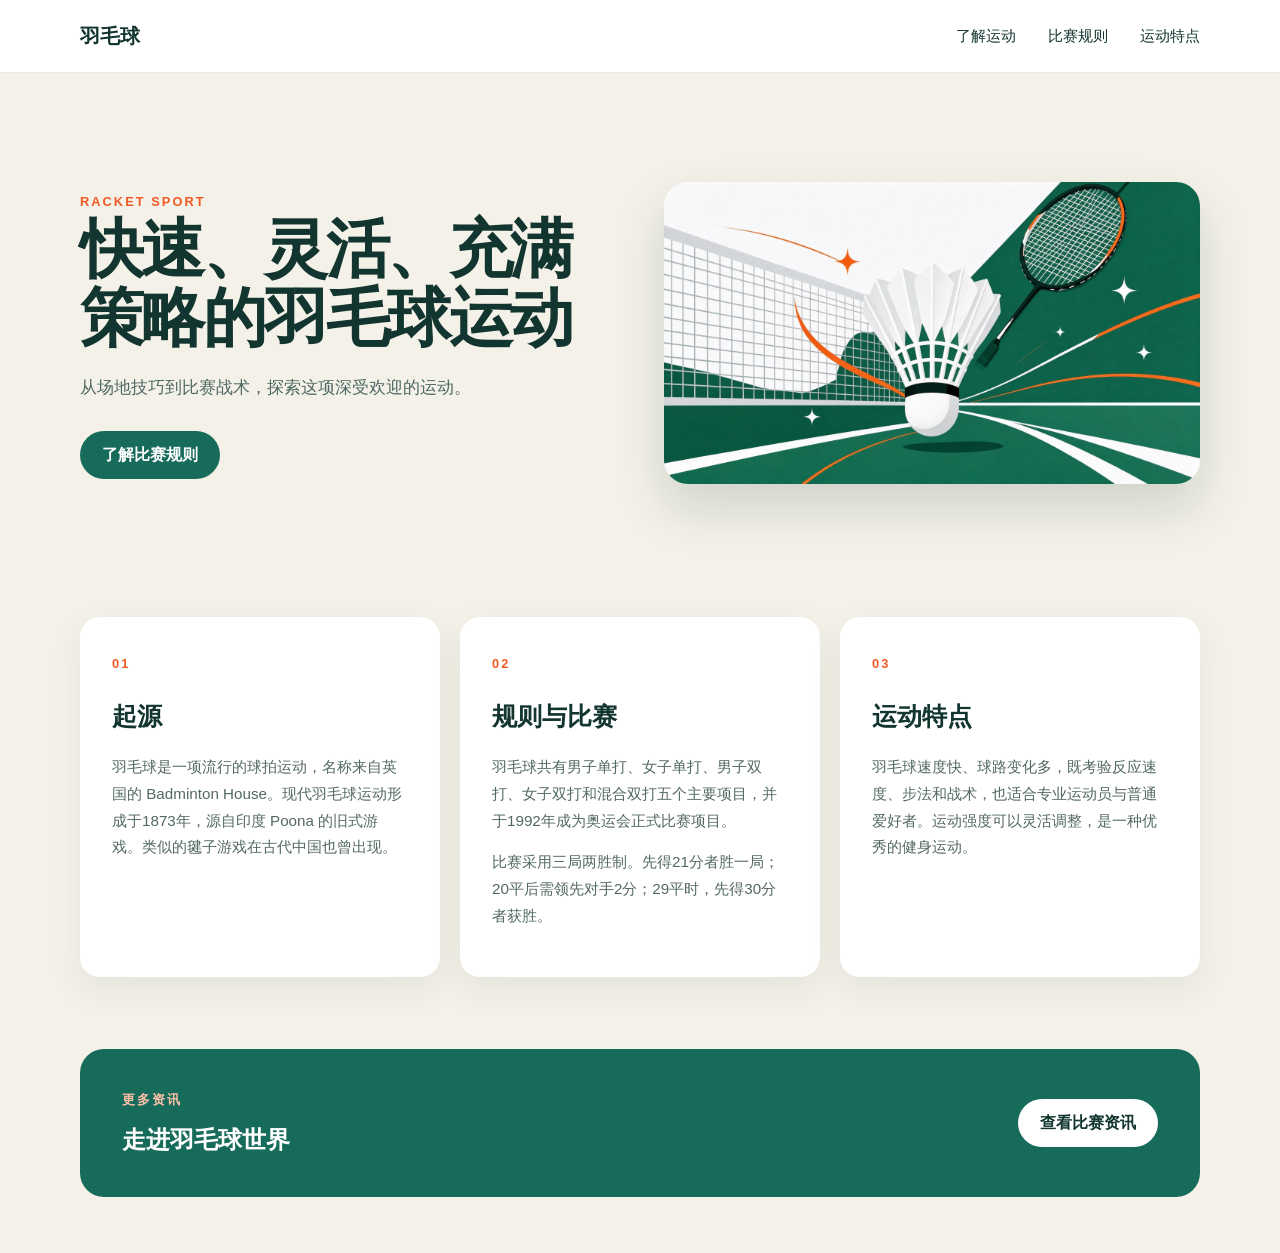
==== index.html @ a7b81e39 "Add files via upload" ====
<!DOCTYPE html>
<html lang="zh-CN">
<head>
  <meta charset="UTF-8">
  <meta name="viewport" content="width=device-width, initial-scale=1.0">
  <meta name="description" content="羽毛球运动简介：起源、规则、比赛和运动特点">
  <title>羽毛球简介</title>
  <link rel="stylesheet" href="styles.css">
</head>
<body>
  <header class="site-header">
    <nav class="nav" aria-label="主导航">
      <a class="brand" href="#">羽毛球</a>
      <a class="nav-link" href="#about">了解运动</a>
      <a class="nav-link" href="#rules">比赛规则</a>
      <a class="nav-link" href="#features">运动特点</a>
    </nav>
  </header>

  <main>
    <section class="hero" id="about">
      <div class="hero-copy">
        <span class="eyebrow">Racket Sport</span>
        <h1>快速、灵活、充满策略的羽毛球运动</h1>
        <p>从场地技巧到比赛战术，探索这项深受欢迎的运动。</p>
        <a class="button" href="#rules">了解比赛规则</a>
      </div>
      <img class="hero-image" src="羽毛球简介.png" alt="羽毛球拍、羽毛球和球场">
    </section>

    <section class="content-grid" aria-label="羽毛球介绍">
      <article class="card" id="origin">
        <span class="card-number">01</span>
        <h2>起源</h2>
        <p>羽毛球是一项流行的球拍运动，名称来自英国的 Badminton House。现代羽毛球运动形成于1873年，源自印度 Poona 的旧式游戏。类似的毽子游戏在古代中国也曾出现。</p>
      </article>

      <article class="card" id="rules">
        <span class="card-number">02</span>
        <h2>规则与比赛</h2>
        <p>羽毛球共有男子单打、女子单打、男子双打、女子双打和混合双打五个主要项目，并于1992年成为奥运会正式比赛项目。</p>
        <p>比赛采用三局两胜制。先得21分者胜一局；20平后需领先对手2分；29平时，先得30分者获胜。</p>
      </article>

      <article class="card" id="features">
        <span class="card-number">03</span>
        <h2>运动特点</h2>
        <p>羽毛球速度快、球路变化多，既考验反应速度、步法和战术，也适合专业运动员与普通爱好者。运动强度可以灵活调整，是一种优秀的健身运动。</p>
      </article>
    </section>

    <section class="cta">
      <div>
        <span class="eyebrow">更多资讯</span>
        <h2>走进羽毛球世界</h2>
      </div>
      <a class="button button-light" href="https://sports.cctv.com/badminton/" target="_blank" rel="noopener noreferrer">查看比赛资讯</a>
    </section>
  </main>
</body>
</html>
---- styles.css ----
:root {
  --ink: #12352f;
  --green: #176b5b;
  --orange: #f15a24;
  --cream: #f4f1e8;
  --white: #ffffff;
}

* {
  box-sizing: border-box;
}

html {
  scroll-behavior: smooth;
}

body {
  margin: 0;
  color: var(--ink);
  background: var(--cream);
  font-family: "Microsoft YaHei", "Segoe UI", sans-serif;
  line-height: 1.75;
}

.site-header {
  background: var(--white);
  border-bottom: 1px solid rgba(18, 53, 47, 0.1);
}

.nav {
  width: min(1120px, calc(100% - 40px));
  height: 72px;
  margin: 0 auto;
  display: flex;
  align-items: center;
  gap: 32px;
}

.brand {
  margin-right: auto;
  color: var(--ink);
  font-size: 1.25rem;
  font-weight: 800;
  text-decoration: none;
}

.nav-link {
  color: var(--ink);
  font-size: 0.95rem;
  text-decoration: none;
}

.nav-link:hover {
  color: var(--orange);
}

main {
  width: min(1120px, calc(100% - 40px));
  margin: 0 auto;
}

.hero {
  min-height: 520px;
  display: grid;
  grid-template-columns: 1fr 1fr;
  align-items: center;
  gap: 48px;
  padding: 56px 0;
}

.hero-copy {
  max-width: 520px;
}

.eyebrow,
.card-number {
  color: var(--orange);
  font-size: 0.8rem;
  font-weight: 800;
  letter-spacing: 0.16em;
  text-transform: uppercase;
}

h1,
h2,
p {
  margin-top: 0;
}

h1 {
  margin-bottom: 20px;
  font-size: clamp(2.25rem, 5vw, 4.8rem);
  line-height: 1.08;
  letter-spacing: -0.04em;
}

.hero-copy p {
  max-width: 430px;
  margin-bottom: 28px;
  color: #4d6963;
  font-size: 1.05rem;
}

.hero-image {
  width: 100%;
  max-height: 410px;
  object-fit: cover;
  border-radius: 24px;
  box-shadow: 0 24px 50px rgba(18, 53, 47, 0.16);
}

.button {
  display: inline-flex;
  align-items: center;
  justify-content: center;
  min-height: 48px;
  padding: 10px 22px;
  color: var(--white);
  background: var(--green);
  border-radius: 999px;
  font-weight: 700;
  text-decoration: none;
  transition: transform 0.2s ease, background 0.2s ease;
}

.button:hover {
  background: var(--orange);
  transform: translateY(-2px);
}

.content-grid {
  display: grid;
  grid-template-columns: repeat(3, 1fr);
  gap: 20px;
  padding: 24px 0 72px;
}

.card {
  min-height: 360px;
  padding: 32px;
  background: var(--white);
  border-radius: 20px;
  box-shadow: 0 12px 35px rgba(18, 53, 47, 0.07);
}

.card h2 {
  margin: 18px 0 16px;
  font-size: 1.55rem;
}

.card p {
  color: #536963;
  font-size: 0.95rem;
}

.cta {
  display: flex;
  align-items: center;
  justify-content: space-between;
  gap: 24px;
  margin-bottom: 56px;
  padding: 36px 42px;
  color: var(--white);
  background: var(--green);
  border-radius: 24px;
}

.cta h2 {
  margin: 6px 0 0;
}

.cta .eyebrow {
  color: #ffc0a8;
}

.button-light {
  flex: 0 0 auto;
  color: var(--ink);
  background: var(--white);
}

.button-light:hover {
  color: var(--white);
}

@media (max-width: 900px) {
  .hero {
    grid-template-columns: 1fr;
    gap: 28px;
  }

  .hero-copy {
    max-width: 650px;
  }

  .hero-image {
    max-height: 360px;
  }

  .content-grid {
    grid-template-columns: 1fr 1fr;
  }

  .card:last-child {
    grid-column: 1 / -1;
  }
}

@media (max-width: 620px) {
  main,
  .nav {
    width: min(100% - 28px, 1120px);
  }

  .nav {
    height: 64px;
  }

  .nav-link {
    display: none;
  }

  .hero {
    min-height: auto;
    padding: 36px 0 40px;
  }

  h1 {
    font-size: clamp(2.1rem, 12vw, 3.2rem);
  }

  .hero-image {
    max-height: 260px;
    border-radius: 16px;
  }

  .content-grid {
    grid-template-columns: 1fr;
    gap: 14px;
    padding-bottom: 40px;
  }

  .card,
  .card:last-child {
    min-height: 0;
    grid-column: auto;
    padding: 24px;
  }

  .cta {
    align-items: flex-start;
    flex-direction: column;
    margin-bottom: 28px;
    padding: 28px 24px;
  }
}
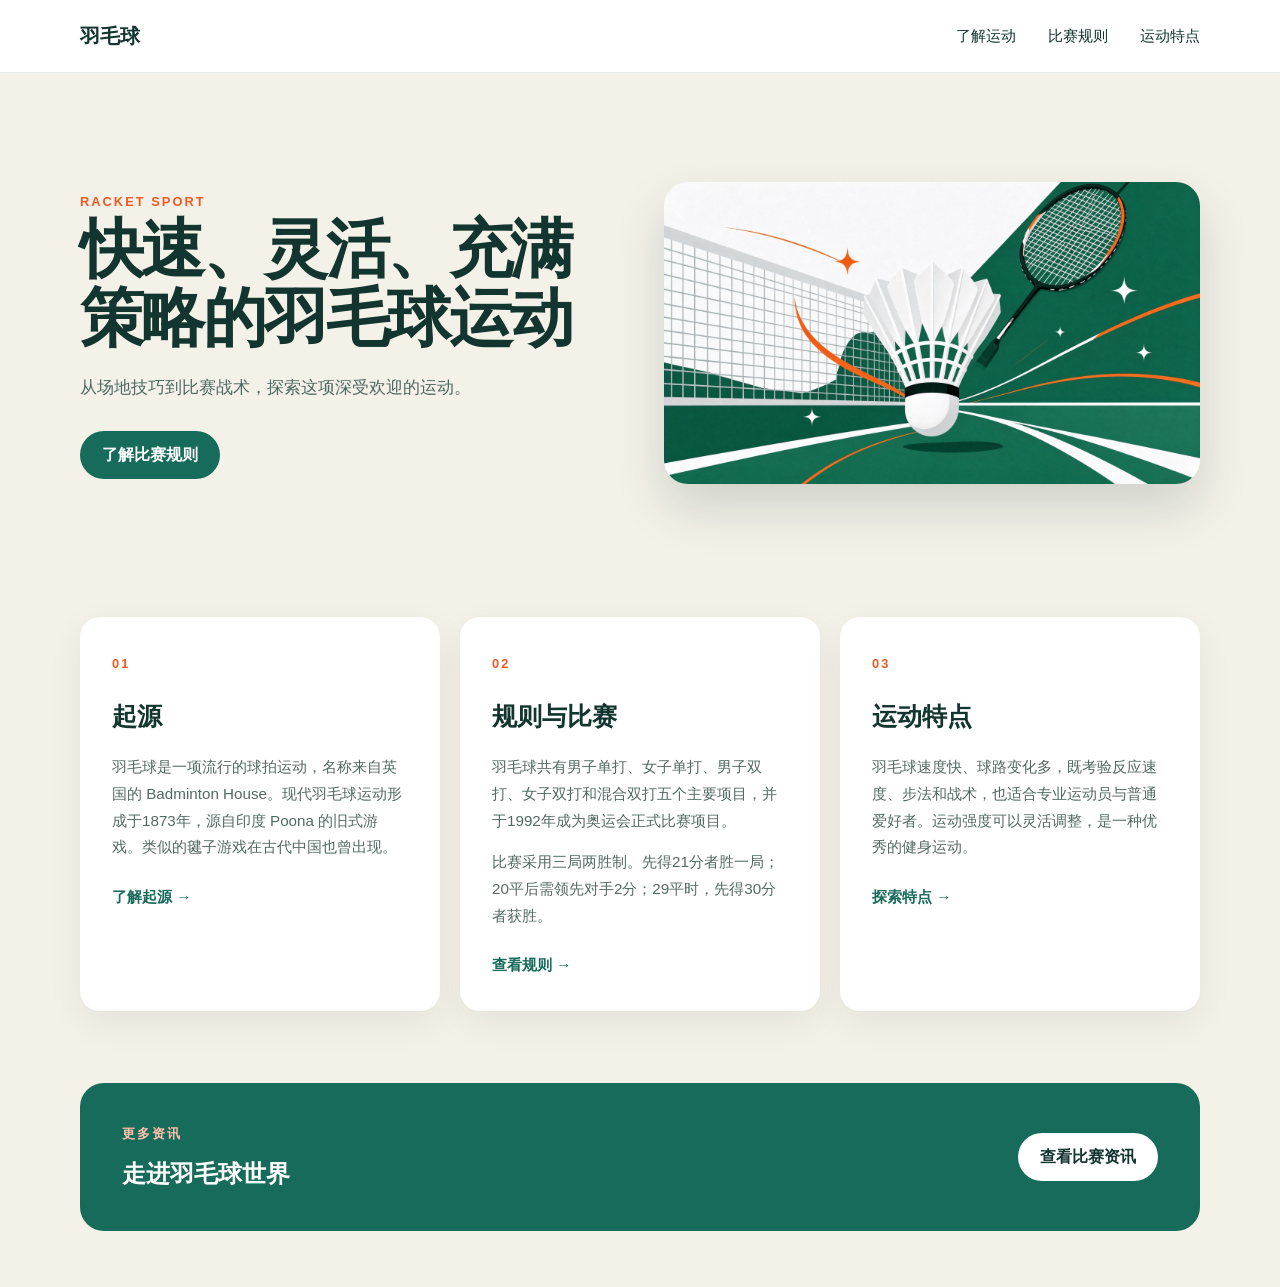
==== commit 8ec92ee4: "Add files via upload" ====
--- a/index.html
+++ b/index.html
@@ -10,10 +10,10 @@
 <body>
   <header class="site-header">
     <nav class="nav" aria-label="主导航">
-      <a class="brand" href="#">羽毛球</a>
+      <a class="brand" href="index.html">羽毛球</a>
       <a class="nav-link" href="#about">了解运动</a>
-      <a class="nav-link" href="#rules">比赛规则</a>
-      <a class="nav-link" href="#features">运动特点</a>
+      <a class="nav-link" href="rules.html">比赛规则</a>
+      <a class="nav-link" href="features.html">运动特点</a>
     </nav>
   </header>
 
@@ -31,21 +31,24 @@
     <section class="content-grid" aria-label="羽毛球介绍">
       <article class="card" id="origin">
         <span class="card-number">01</span>
-        <h2>起源</h2>
+        <h2><a class="section-title-link" href="origin.html">起源</a></h2>
         <p>羽毛球是一项流行的球拍运动，名称来自英国的 Badminton House。现代羽毛球运动形成于1873年，源自印度 Poona 的旧式游戏。类似的毽子游戏在古代中国也曾出现。</p>
+        <a class="card-link" href="origin.html">了解起源 <span aria-hidden="true">→</span></a>
       </article>
 
       <article class="card" id="rules">
         <span class="card-number">02</span>
-        <h2>规则与比赛</h2>
+        <h2><a class="section-title-link" href="rules.html">规则与比赛</a></h2>
         <p>羽毛球共有男子单打、女子单打、男子双打、女子双打和混合双打五个主要项目，并于1992年成为奥运会正式比赛项目。</p>
         <p>比赛采用三局两胜制。先得21分者胜一局；20平后需领先对手2分；29平时，先得30分者获胜。</p>
+        <a class="card-link" href="rules.html">查看规则 <span aria-hidden="true">→</span></a>
       </article>
 
       <article class="card" id="features">
         <span class="card-number">03</span>
-        <h2>运动特点</h2>
+        <h2><a class="section-title-link" href="features.html">运动特点</a></h2>
         <p>羽毛球速度快、球路变化多，既考验反应速度、步法和战术，也适合专业运动员与普通爱好者。运动强度可以灵活调整，是一种优秀的健身运动。</p>
+        <a class="card-link" href="features.html">探索特点 <span aria-hidden="true">→</span></a>
       </article>
     </section>
 
--- a/styles.css
+++ b/styles.css
@@ -148,9 +148,115 @@
   font-size: 1.55rem;
 }
 
+.section-title-link {
+  color: inherit;
+  text-decoration: none;
+}
+
+.section-title-link:hover {
+  color: var(--orange);
+}
+
 .card p {
   color: #536963;
   font-size: 0.95rem;
+}
+
+.card-link {
+  display: inline-block;
+  margin-top: 8px;
+  color: var(--green);
+  font-size: 0.95rem;
+  font-weight: 800;
+  text-decoration: none;
+}
+
+.card-link:hover {
+  color: var(--orange);
+}
+
+.detail-hero {
+  min-height: 360px;
+  display: flex;
+  align-items: flex-end;
+  margin: 32px 0 24px;
+  padding: 48px;
+  color: var(--white);
+  background:
+    linear-gradient(135deg, rgba(18, 53, 47, 0.82), rgba(23, 107, 91, 0.38)),
+    url("羽毛球简介.png") center 58% / cover;
+  border-radius: 24px;
+}
+
+.detail-hero h1 {
+  max-width: 720px;
+  margin-bottom: 0;
+  font-size: clamp(2.4rem, 6vw, 5rem);
+}
+
+.detail-layout {
+  display: grid;
+  grid-template-columns: 220px 1fr;
+  gap: 24px;
+  padding-bottom: 56px;
+}
+
+.detail-nav,
+.detail-content {
+  background: var(--white);
+  border-radius: 20px;
+  box-shadow: 0 12px 35px rgba(18, 53, 47, 0.07);
+}
+
+.detail-nav {
+  align-self: start;
+  padding: 20px;
+}
+
+.detail-nav a {
+  display: block;
+  padding: 10px 12px;
+  color: var(--ink);
+  border-radius: 10px;
+  text-decoration: none;
+}
+
+.detail-nav a:hover,
+.detail-nav a.active {
+  color: var(--white);
+  background: var(--green);
+}
+
+.detail-content {
+  padding: clamp(24px, 5vw, 48px);
+}
+
+.detail-content h2 {
+  margin: 28px 0 12px;
+  font-size: clamp(1.35rem, 3vw, 1.75rem);
+}
+
+.detail-content h2:first-child {
+  margin-top: 0;
+}
+
+.detail-content p {
+  color: #536963;
+}
+
+.detail-list {
+  display: grid;
+  grid-template-columns: repeat(2, 1fr);
+  gap: 12px;
+  padding: 0;
+  list-style: none;
+}
+
+.detail-list li {
+  padding: 18px;
+  background: var(--cream);
+  border-left: 4px solid var(--orange);
+  border-radius: 10px;
 }
 
 .cta {
@@ -204,6 +310,10 @@
   .card:last-child {
     grid-column: 1 / -1;
   }
+
+  .detail-layout {
+    grid-template-columns: 180px 1fr;
+  }
 }
 
 @media (max-width: 620px) {
@@ -253,4 +363,30 @@
     margin-bottom: 28px;
     padding: 28px 24px;
   }
+
+  .detail-hero {
+    min-height: 300px;
+    align-items: flex-end;
+    margin: 20px 0;
+    padding: 28px 24px;
+    border-radius: 16px;
+  }
+
+  .detail-layout {
+    grid-template-columns: 1fr;
+  }
+
+  .detail-nav {
+    display: flex;
+    gap: 4px;
+    overflow-x: auto;
+  }
+
+  .detail-nav a {
+    flex: 0 0 auto;
+  }
+
+  .detail-list {
+    grid-template-columns: 1fr;
+  }
 }
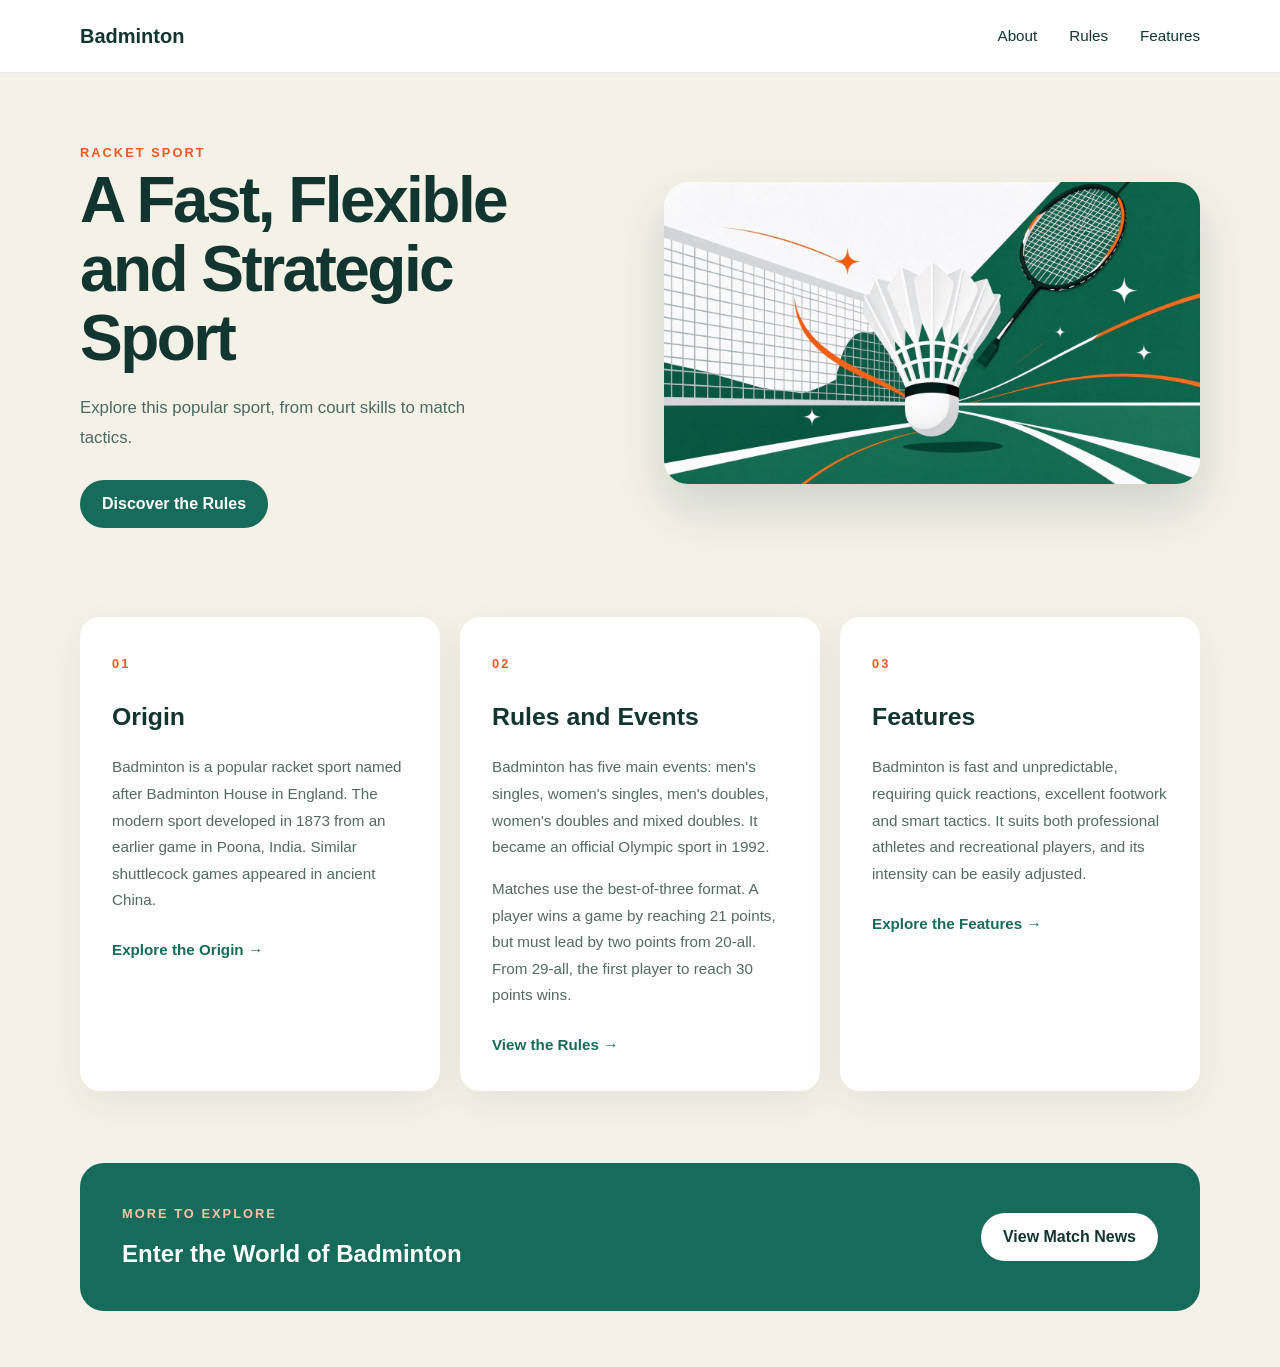
==== commit 8c76e966: "Add files via upload" ====
--- a/index.html
+++ b/index.html
@@ -1,19 +1,19 @@
 <!DOCTYPE html>
-<html lang="zh-CN">
+<html lang="en">
 <head>
   <meta charset="UTF-8">
   <meta name="viewport" content="width=device-width, initial-scale=1.0">
-  <meta name="description" content="羽毛球运动简介：起源、规则、比赛和运动特点">
-  <title>羽毛球简介</title>
+  <meta name="description" content="An introduction to badminton: origin, rules, events, and features">
+  <title>Introduction to Badminton</title>
   <link rel="stylesheet" href="styles.css">
 </head>
 <body>
   <header class="site-header">
-    <nav class="nav" aria-label="主导航">
-      <a class="brand" href="index.html">羽毛球</a>
-      <a class="nav-link" href="#about">了解运动</a>
-      <a class="nav-link" href="rules.html">比赛规则</a>
-      <a class="nav-link" href="features.html">运动特点</a>
+    <nav class="nav" aria-label="Main navigation">
+      <a class="brand" href="index.html">Badminton</a>
+      <a class="nav-link" href="#about">About</a>
+      <a class="nav-link" href="rules.html">Rules</a>
+      <a class="nav-link" href="features.html">Features</a>
     </nav>
   </header>
 
@@ -21,43 +21,43 @@
     <section class="hero" id="about">
       <div class="hero-copy">
         <span class="eyebrow">Racket Sport</span>
-        <h1>快速、灵活、充满策略的羽毛球运动</h1>
-        <p>从场地技巧到比赛战术，探索这项深受欢迎的运动。</p>
-        <a class="button" href="#rules">了解比赛规则</a>
+        <h1>A Fast, Flexible and Strategic Sport</h1>
+        <p>Explore this popular sport, from court skills to match tactics.</p>
+        <a class="button" href="#rules">Discover the Rules</a>
       </div>
-      <img class="hero-image" src="羽毛球简介.png" alt="羽毛球拍、羽毛球和球场">
+      <img class="hero-image" src="羽毛球简介.png" alt="Badminton racket, shuttlecock and court">
     </section>
 
-    <section class="content-grid" aria-label="羽毛球介绍">
+    <section class="content-grid" aria-label="Badminton introduction">
       <article class="card" id="origin">
         <span class="card-number">01</span>
-        <h2><a class="section-title-link" href="origin.html">起源</a></h2>
-        <p>羽毛球是一项流行的球拍运动，名称来自英国的 Badminton House。现代羽毛球运动形成于1873年，源自印度 Poona 的旧式游戏。类似的毽子游戏在古代中国也曾出现。</p>
-        <a class="card-link" href="origin.html">了解起源 <span aria-hidden="true">→</span></a>
+        <h2><a class="section-title-link" href="origin.html">Origin</a></h2>
+        <p>Badminton is a popular racket sport named after Badminton House in England. The modern sport developed in 1873 from an earlier game in Poona, India. Similar shuttlecock games appeared in ancient China.</p>
+        <a class="card-link" href="origin.html">Explore the Origin <span aria-hidden="true">→</span></a>
       </article>
 
       <article class="card" id="rules">
         <span class="card-number">02</span>
-        <h2><a class="section-title-link" href="rules.html">规则与比赛</a></h2>
-        <p>羽毛球共有男子单打、女子单打、男子双打、女子双打和混合双打五个主要项目，并于1992年成为奥运会正式比赛项目。</p>
-        <p>比赛采用三局两胜制。先得21分者胜一局；20平后需领先对手2分；29平时，先得30分者获胜。</p>
-        <a class="card-link" href="rules.html">查看规则 <span aria-hidden="true">→</span></a>
+        <h2><a class="section-title-link" href="rules.html">Rules and Events</a></h2>
+        <p>Badminton has five main events: men's singles, women's singles, men's doubles, women's doubles and mixed doubles. It became an official Olympic sport in 1992.</p>
+        <p>Matches use the best-of-three format. A player wins a game by reaching 21 points, but must lead by two points from 20-all. From 29-all, the first player to reach 30 points wins.</p>
+        <a class="card-link" href="rules.html">View the Rules <span aria-hidden="true">→</span></a>
       </article>
 
       <article class="card" id="features">
         <span class="card-number">03</span>
-        <h2><a class="section-title-link" href="features.html">运动特点</a></h2>
-        <p>羽毛球速度快、球路变化多，既考验反应速度、步法和战术，也适合专业运动员与普通爱好者。运动强度可以灵活调整，是一种优秀的健身运动。</p>
-        <a class="card-link" href="features.html">探索特点 <span aria-hidden="true">→</span></a>
+        <h2><a class="section-title-link" href="features.html">Features</a></h2>
+        <p>Badminton is fast and unpredictable, requiring quick reactions, excellent footwork and smart tactics. It suits both professional athletes and recreational players, and its intensity can be easily adjusted.</p>
+        <a class="card-link" href="features.html">Explore the Features <span aria-hidden="true">→</span></a>
       </article>
     </section>
 
     <section class="cta">
       <div>
-        <span class="eyebrow">更多资讯</span>
-        <h2>走进羽毛球世界</h2>
+        <span class="eyebrow">More to Explore</span>
+        <h2>Enter the World of Badminton</h2>
       </div>
-      <a class="button button-light" href="https://sports.cctv.com/badminton/" target="_blank" rel="noopener noreferrer">查看比赛资讯</a>
+      <a class="button button-light" href="https://sports.cctv.com/badminton/" target="_blank" rel="noopener noreferrer">View Match News</a>
     </section>
   </main>
 </body>
